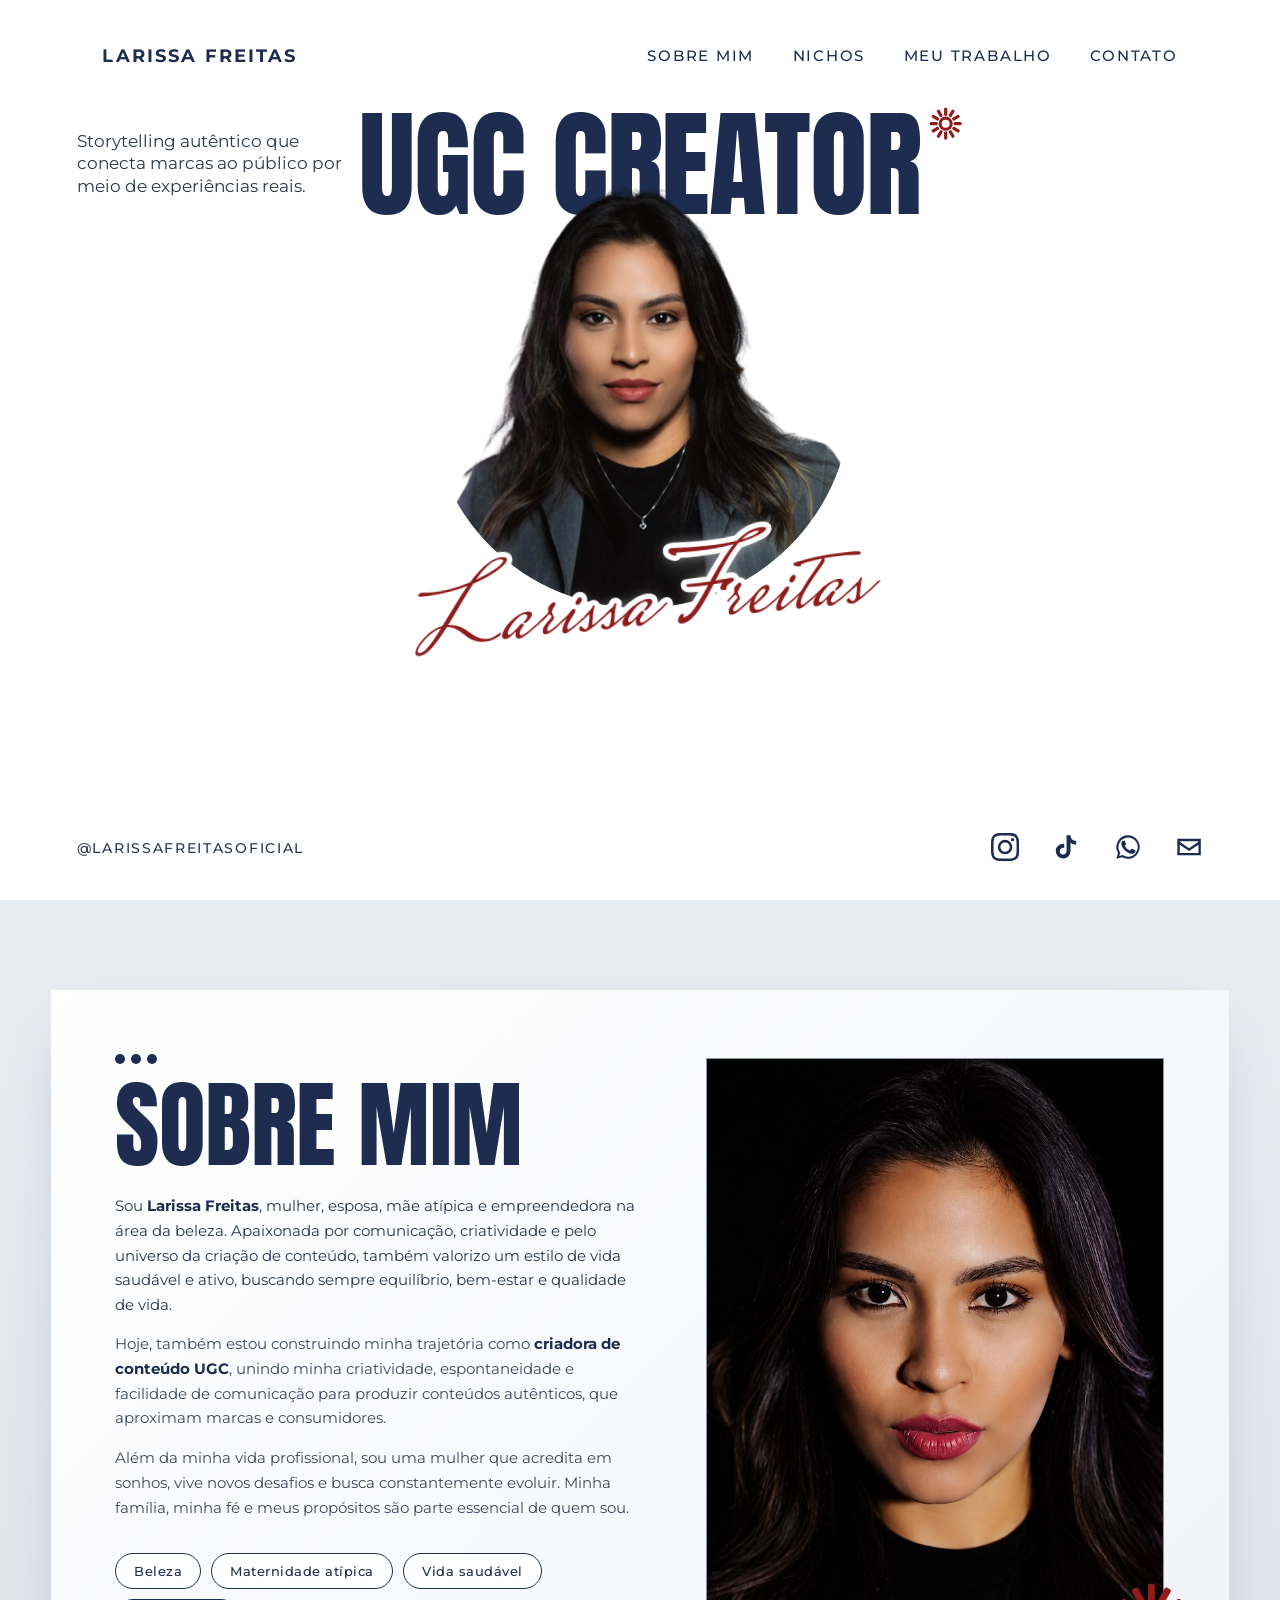
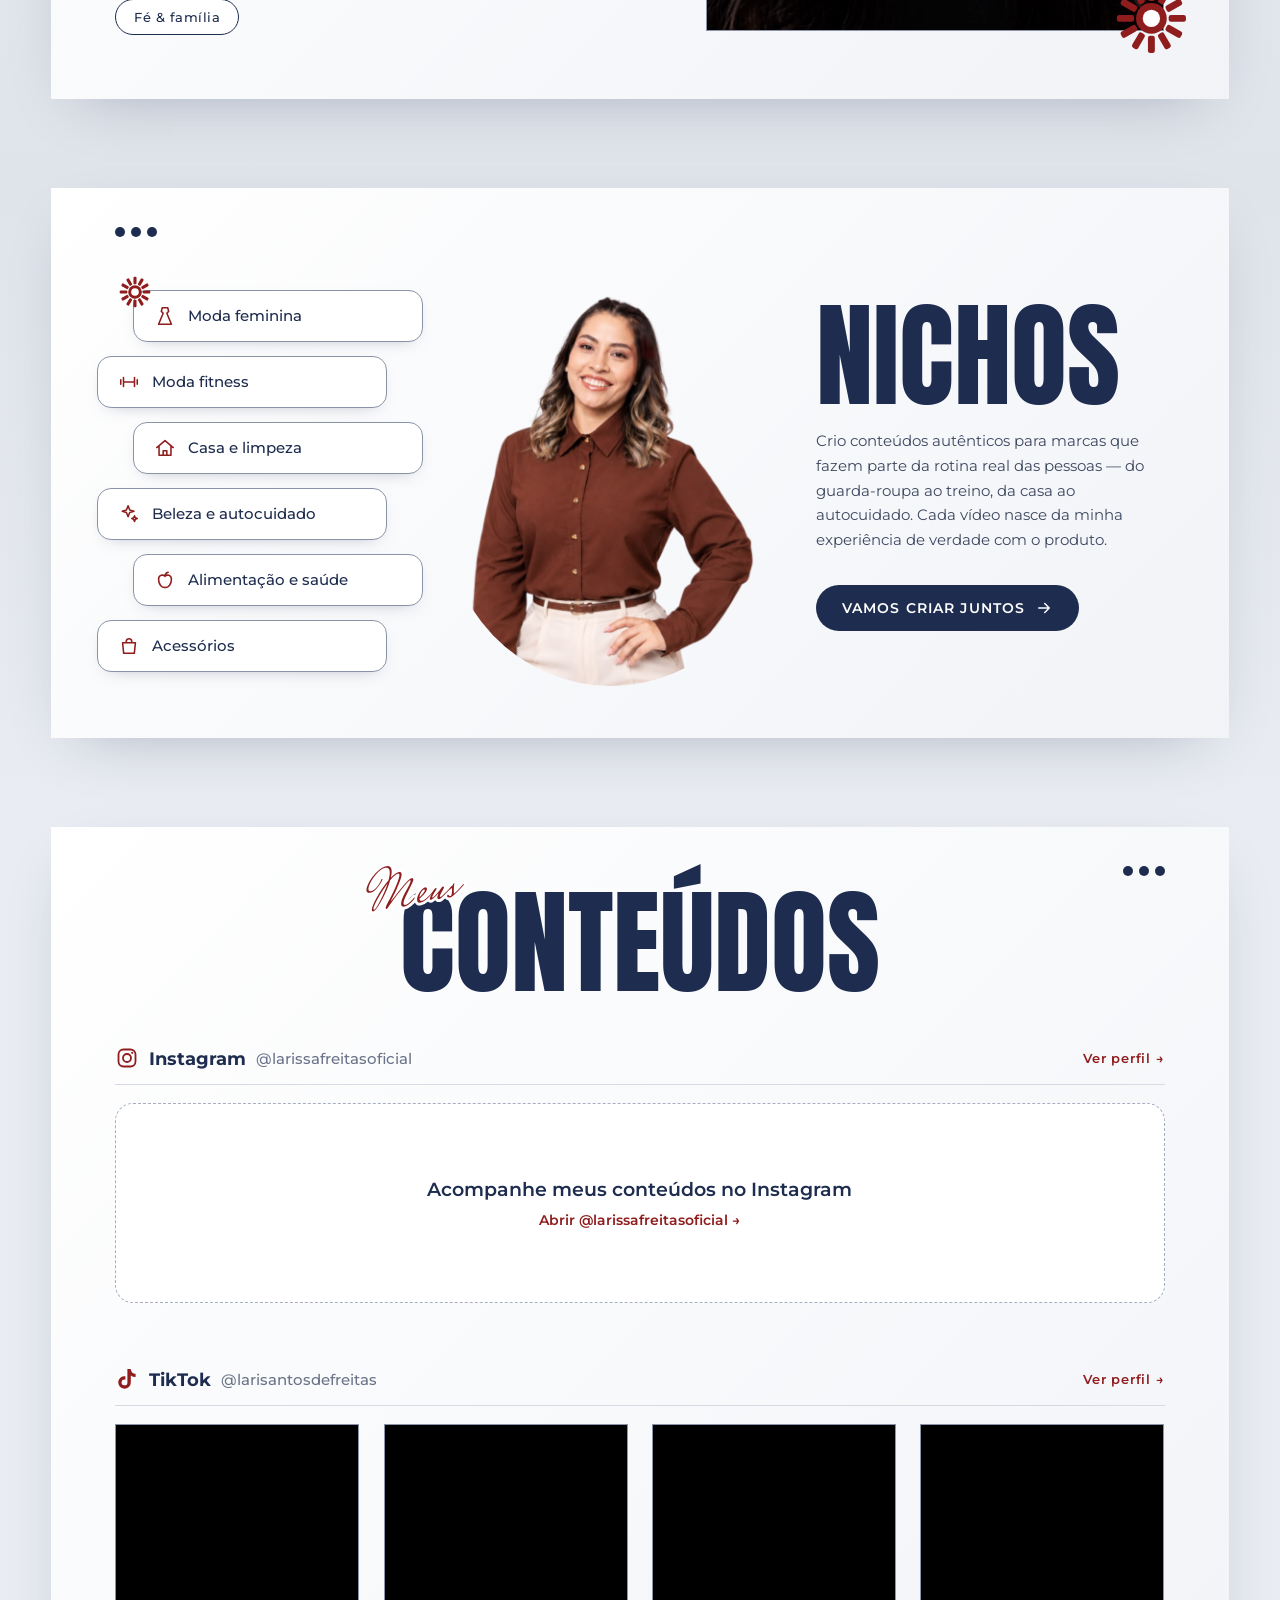
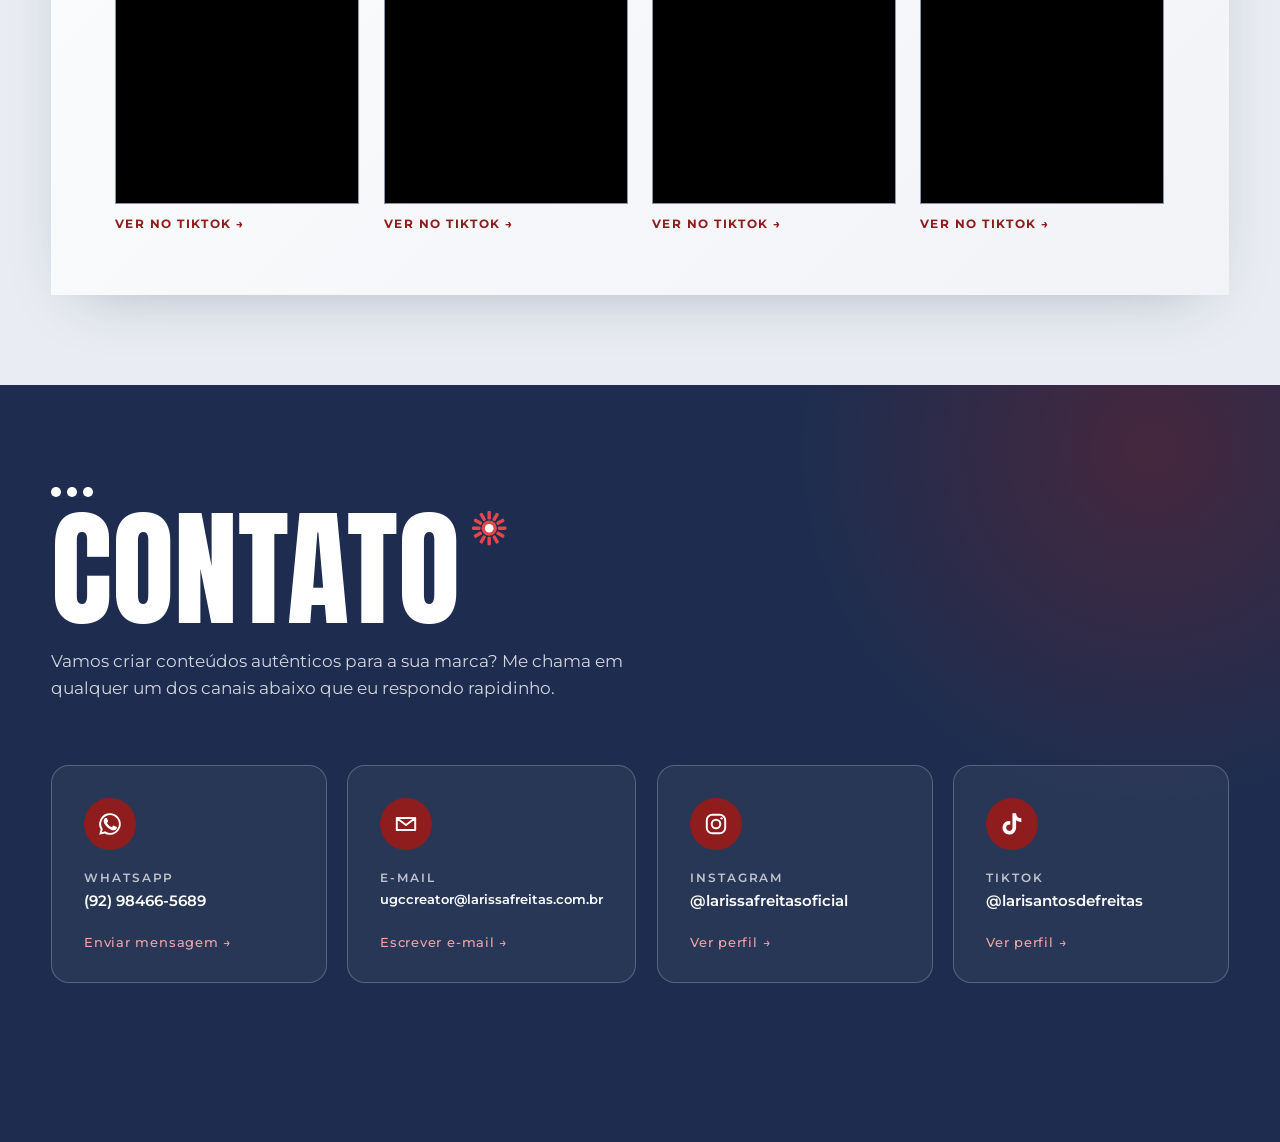
==== index.html @ 2c2c72b5 "Site UGC Creator Larissa Freitas Co-Authored-By: Claude Opus 5.5 <noreply@anthropic.com>" ====
<!doctype html>
<html lang="pt-BR">
<head>
  <meta charset="utf-8">
  <meta name="viewport" content="width=device-width, initial-scale=1">
  <title>Larissa Freitas | UGC Creator</title>
  <meta name="description" content="Larissa Freitas — UGC Creator. Conteúdo autêntico que conecta marcas ao público por meio de experiências reais.">
  <link rel="preconnect" href="https://fonts.googleapis.com">
  <link rel="preconnect" href="https://fonts.gstatic.com" crossorigin>
  <link href="https://fonts.googleapis.com/css2?family=Anton&family=Montserrat:wght@400;500;700&display=swap" rel="stylesheet">
  <!-- fonte cursiva com display=block: não mostra fonte substituta antes de carregar (evita o "pulo") -->
  <link href="https://fonts.googleapis.com/css2?family=Mrs+Saint+Delafield&display=block" rel="stylesheet">
  <link rel="stylesheet" href="css/styles.css">
</head>
<body>

  <!-- ===== SEÇÃO 1: HERO ===== -->
  <header class="hero" id="inicio">
    <nav class="nav">
      <a href="#inicio" class="nav__brand">LARISSA FREITAS</a>
      <button class="nav__toggle" aria-label="Abrir menu" aria-expanded="false">
        <span></span><span></span>
      </button>
      <ul class="nav__links">
        <li><a href="#sobre">Sobre Mim</a></li>
        <li><a href="#nichos">Nichos</a></li>
        <li><a href="#trabalhos">Meu Trabalho</a></li>
        <li><a href="#contato">Contato</a></li>
      </ul>
    </nav>

    <div class="hero__body">
      <p class="hero__tagline">
        Storytelling autêntico que conecta marcas ao público por meio de experiências reais.
      </p>

      <div class="hero__center">
        <h1 class="hero__title">
          UGC CREATOR<svg class="hero__star" viewBox="0 0 40 40" aria-hidden="true">
            <g fill="currentColor">
              <circle cx="20" cy="20" r="8"/>
              <g id="ray"><rect x="18.2" y="2" width="3.6" height="9" rx="1.2"/></g>
              <use href="#ray" transform="rotate(30 20 20)"/>
              <use href="#ray" transform="rotate(60 20 20)"/>
              <use href="#ray" transform="rotate(90 20 20)"/>
              <use href="#ray" transform="rotate(120 20 20)"/>
              <use href="#ray" transform="rotate(150 20 20)"/>
              <use href="#ray" transform="rotate(180 20 20)"/>
              <use href="#ray" transform="rotate(210 20 20)"/>
              <use href="#ray" transform="rotate(240 20 20)"/>
              <use href="#ray" transform="rotate(270 20 20)"/>
              <use href="#ray" transform="rotate(300 20 20)"/>
              <use href="#ray" transform="rotate(330 20 20)"/>
            </g>
            <circle cx="20" cy="20" r="4.5" fill="#fff"/>
          </svg>
        </h1>

        <figure class="hero__photo">
          <img src="assets/img/larissa.png" alt="Larissa Freitas, UGC Creator">
        </figure>

        <span class="hero__signature" aria-hidden="true">Larissa Freitas</span>
      </div>
    </div>

    <div class="hero__footer">
      <a href="https://www.instagram.com/larissafreitasoficial/" target="_blank" rel="noopener" class="hero__site">@LARISSAFREITASOFICIAL</a>

      <ul class="hero__social">
        <li><a href="https://www.instagram.com/larissafreitasoficial/" target="_blank" rel="noopener" aria-label="Instagram">
          <svg viewBox="0 0 24 24"><path d="M12 2.2c3.2 0 3.6 0 4.8.1 3.3.1 4.8 1.7 4.9 4.9.1 1.3.1 1.6.1 4.8s0 3.6-.1 4.8c-.1 3.2-1.7 4.8-4.9 4.9-1.3.1-1.6.1-4.8.1s-3.6 0-4.8-.1c-3.3-.1-4.8-1.7-4.9-4.9C2.2 15.6 2.2 15.2 2.2 12s0-3.6.1-4.8C2.4 3.9 3.9 2.4 7.2 2.3c1.2-.1 1.6-.1 4.8-.1ZM12 0C8.7 0 8.3 0 7.1.1 2.7.3.3 2.7.1 7.1 0 8.3 0 8.7 0 12s0 3.7.1 4.9c.2 4.4 2.6 6.8 7 7 1.2.1 1.6.1 4.9.1s3.7 0 4.9-.1c4.4-.2 6.8-2.6 7-7 .1-1.2.1-1.6.1-4.9s0-3.7-.1-4.9c-.2-4.4-2.6-6.8-7-7C15.7 0 15.3 0 12 0Zm0 5.8a6.2 6.2 0 1 0 0 12.4 6.2 6.2 0 0 0 0-12.4ZM12 16a4 4 0 1 1 0-8 4 4 0 0 1 0 8Zm6.4-11.8a1.4 1.4 0 1 0 0 2.9 1.4 1.4 0 0 0 0-2.9Z"/></svg>
        </a></li>
        <li><a href="https://www.tiktok.com/@larisantosdefreitas" target="_blank" rel="noopener" aria-label="TikTok">
          <svg viewBox="0 0 24 24"><path d="M19.6 6.7a4.8 4.8 0 0 1-3.8-4.2V2h-3.4v13.4a2.9 2.9 0 1 1-2-2.7V9.2a6.3 6.3 0 1 0 5.4 6.2V8.6a8.2 8.2 0 0 0 4.8 1.5V6.8l-1-.1Z"/></svg>
        </a></li>
        <li><a href="https://wa.me/5592984665689" target="_blank" rel="noopener" aria-label="WhatsApp">
          <svg viewBox="0 0 24 24"><path d="M17.5 14.4c-.3-.1-1.8-.9-2-1-.3-.1-.5-.1-.7.1l-.9 1.2c-.2.2-.3.2-.6.1a8.1 8.1 0 0 1-4-3.5c-.3-.5.3-.5.9-1.6.1-.2 0-.4 0-.5l-.9-2.2c-.2-.6-.5-.5-.7-.5h-.6c-.2 0-.5.1-.8.4-.3.3-1 1-1 2.5s1.1 2.9 1.2 3.1c.2.2 2.1 3.2 5.1 4.5 1.9.8 2.6.9 3.6.7.6-.1 1.8-.7 2-1.4.3-.7.3-1.3.2-1.4l-.8-.5ZM12 2a10 10 0 0 0-8.6 15.1L2 22l5-1.3A10 10 0 1 0 12 2Zm0 18.2c-1.5 0-3-.4-4.2-1.2l-.3-.2-3 .8.8-2.9-.2-.3A8.2 8.2 0 1 1 12 20.2Z"/></svg>
        </a></li>
        <li><a href="mailto:ugccreator@larissafreitas.com.br" aria-label="E-mail">
          <svg viewBox="0 0 24 24"><path d="M2 5h20v14H2V5Zm2 2v.5l8 5.5 8-5.5V7H4Zm16 3-8 5.4L4 10v7h16v-7Z"/></svg>
        </a></li>
      </ul>
    </div>
  </header>

  <!-- ===== SEÇÃO 2: SOBRE MIM ===== -->
  <section class="about" id="sobre">
    <div class="about__card">
      <div class="about__content">
        <span class="about__dots" aria-hidden="true"><i></i><i></i><i></i></span>
        <h2 class="about__title">SOBRE MIM</h2>

        <p class="about__lead">
          Sou <strong>Larissa Freitas</strong>, mulher, esposa, mãe atípica e empreendedora na área da beleza.
          Apaixonada por comunicação, criatividade e pelo universo da criação de conteúdo, também valorizo um
          estilo de vida saudável e ativo, buscando sempre equilíbrio, bem-estar e qualidade de vida.
        </p>
        <p>
          Hoje, também estou construindo minha trajetória como <strong>criadora de conteúdo UGC</strong>, unindo
          minha criatividade, espontaneidade e facilidade de comunicação para produzir conteúdos autênticos,
          que aproximam marcas e consumidores.
        </p>
        <p>
          Além da minha vida profissional, sou uma mulher que acredita em sonhos, vive novos desafios e busca
          constantemente evoluir. Minha família, minha fé e meus propósitos são parte essencial de quem sou.
        </p>

        <ul class="about__tags">
          <li>Beleza</li>
          <li>Maternidade atípica</li>
          <li>Vida saudável</li>
          <li>Fé &amp; família</li>
        </ul>
      </div>

      <figure class="about__photo">
        <div class="about__frame">
          <img src="assets/img/larissa-sobre2.jpg" alt="Retrato de Larissa Freitas" loading="lazy">
        </div>
        <svg class="about__star" viewBox="0 0 40 40" aria-hidden="true">
          <g fill="currentColor">
            <circle cx="20" cy="20" r="8"/>
            <g id="ray2"><rect x="18.2" y="2" width="3.6" height="9" rx="1.2"/></g>
            <use href="#ray2" transform="rotate(30 20 20)"/>
            <use href="#ray2" transform="rotate(60 20 20)"/>
            <use href="#ray2" transform="rotate(90 20 20)"/>
            <use href="#ray2" transform="rotate(120 20 20)"/>
            <use href="#ray2" transform="rotate(150 20 20)"/>
            <use href="#ray2" transform="rotate(180 20 20)"/>
            <use href="#ray2" transform="rotate(210 20 20)"/>
            <use href="#ray2" transform="rotate(240 20 20)"/>
            <use href="#ray2" transform="rotate(270 20 20)"/>
            <use href="#ray2" transform="rotate(300 20 20)"/>
            <use href="#ray2" transform="rotate(330 20 20)"/>
          </g>
          <circle cx="20" cy="20" r="4.5" fill="#fff"/>
        </svg>
      </figure>
    </div>
  </section>

  <!-- ===== SEÇÃO 3: NICHOS ===== -->
  <section class="niches" id="nichos">
    <div class="niches__card">
      <span class="about__dots niches__dots" aria-hidden="true"><i></i><i></i><i></i></span>

      <ul class="niches__list">
        <li class="niche">
          <svg class="niches__star" viewBox="0 0 40 40" aria-hidden="true"><use href="#sun"/></svg>
          <svg class="niche__icon" viewBox="0 0 24 24" aria-hidden="true"><path d="M9 3 8 7l2 2-5 12h14L14 9l2-2-1-4M9 3h6"/></svg>
          <span>Moda feminina</span>
        </li>
        <li class="niche">
          <svg class="niche__icon" viewBox="0 0 24 24" aria-hidden="true"><path d="M6 7v10M3 9.5v5M18 7v10M21 9.5v5M6 12h12"/></svg>
          <span>Moda fitness</span>
        </li>
        <li class="niche">
          <svg class="niche__icon" viewBox="0 0 24 24" aria-hidden="true"><path d="M3 11.5 12 4l9 7.5M5.5 10v10h13V10M10 20v-5h4v5"/></svg>
          <span>Casa e limpeza</span>
        </li>
        <li class="niche">
          <svg class="niche__icon" viewBox="0 0 24 24" aria-hidden="true"><path d="M11 3l1.8 4.6L17.4 9l-4.6 1.4L11 15l-1.8-4.6L4.6 9l4.6-1.4zM18 14l.9 2.1L21 17l-2.1.9L18 20l-.9-2.1L15 17l2.1-.9z"/></svg>
          <span>Beleza e autocuidado</span>
        </li>
        <li class="niche">
          <svg class="niche__icon" viewBox="0 0 24 24" aria-hidden="true"><path d="M12 8c-2-2.2-7-1.8-7 3.2C5 16 8 21 12 20c4 1 7-4 7-8.8 0-5-5-5.4-7-3.2zM12 8c0-2.2 1.2-4 3.5-4.5"/></svg>
          <span>Alimentação e saúde</span>
        </li>
        <li class="niche">
          <svg class="niche__icon" viewBox="0 0 24 24" aria-hidden="true"><path d="M5 8.5h14l-1.2 11.5H6.2zM9 8.5V7a3 3 0 0 1 6 0v1.5"/></svg>
          <span>Acessórios</span>
        </li>
      </ul>

      <figure class="niches__photo">
        <img src="assets/img/larissa-nichos.png" alt="Larissa Freitas sorrindo, com a mão na cintura" loading="lazy">
      </figure>

      <div class="niches__content">
        <h2 class="niches__title">NICHOS</h2>
        <p>
          Crio conteúdos autênticos para marcas que fazem parte da rotina real das pessoas —
          do guarda-roupa ao treino, da casa ao autocuidado. Cada vídeo nasce da minha
          experiência de verdade com o produto.
        </p>
        <a href="#contato" class="btn">Vamos criar juntos
          <svg viewBox="0 0 24 24" aria-hidden="true"><path d="M5 12h14M13 6l6 6-6 6"/></svg>
        </a>
      </div>
    </div>

  </section>

  <!-- ===== SEÇÃO 4: CONTEÚDOS (Instagram + TikTok, atualizam sozinhos) ===== -->
  <section class="feed" id="trabalhos">
    <div class="feed__card">
      <span class="about__dots feed__dots" aria-hidden="true"><i></i><i></i><i></i></span>

      <h2 class="feed__title">
        <span class="feed__word"><span class="feed__script">Meus</span>CONTEÚDOS</span>
      </h2>

      <!-- Instagram -->
      <div class="feed__block">
        <div class="feed__bar">
          <h3 class="feed__network">
            <svg viewBox="0 0 24 24" aria-hidden="true"><rect x="3.5" y="3.5" width="17" height="17" rx="5" fill="none" stroke="currentColor" stroke-width="1.8"/><circle cx="12" cy="12" r="4" fill="none" stroke="currentColor" stroke-width="1.8"/><circle cx="17.2" cy="6.8" r="1.1" fill="currentColor"/></svg>
            Instagram <span>@larissafreitasoficial</span>
          </h3>
          <a class="feed__more" href="https://www.instagram.com/larissafreitasoficial/" target="_blank" rel="noopener">Ver perfil →</a>
        </div>
        <div class="feed__grid" id="ig-feed" aria-live="polite">
          <!-- preenchido automaticamente pelo script abaixo -->
        </div>
      </div>

      <!-- TikTok (embed oficial do perfil: mostra sempre os vídeos mais recentes) -->
      <div class="feed__block">
        <div class="feed__bar">
          <h3 class="feed__network">
            <svg viewBox="0 0 24 24" aria-hidden="true"><path fill="currentColor" d="M19.6 6.7a4.8 4.8 0 0 1-3.8-4.2V2h-3.4v13.4a2.9 2.9 0 1 1-2-2.7V9.2a6.3 6.3 0 1 0 5.4 6.2V8.6a8.2 8.2 0 0 0 4.8 1.5V6.8l-1-.1Z"/></svg>
            TikTok <span>@larisantosdefreitas</span>
          </h3>
          <a class="feed__more" href="https://www.tiktok.com/@larisantosdefreitas" target="_blank" rel="noopener">Ver perfil →</a>
        </div>
        <div class="feed__grid" id="tt-feed" hidden></div>
        <div class="feed__tiktok">
          <blockquote class="tiktok-embed" cite="https://www.tiktok.com/@larisantosdefreitas" data-unique-id="larisantosdefreitas" data-embed-type="creator" style="max-width: 780px; min-width: 288px;">
            <section>
              <a target="_blank" rel="noopener" href="https://www.tiktok.com/@larisantosdefreitas?refer=creator_embed">@larisantosdefreitas</a>
            </section>
          </blockquote>
        </div>
        <p class="feed__note">Os vídeos não carregaram? <a href="https://www.tiktok.com/@larisantosdefreitas" target="_blank" rel="noopener">Assista direto no TikTok →</a></p>
      </div>
    </div>
  </section>

  <!-- ===== SEÇÃO 5: CONTATO ===== -->
  <section class="contact" id="contato">
    <div class="contact__inner">
      <div class="contact__head">
        <span class="about__dots contact__dots" aria-hidden="true"><i></i><i></i><i></i></span>
        <h2 class="contact__title">CONTATO<svg class="contact__star" viewBox="0 0 40 40" aria-hidden="true"><use href="#sun"/></svg></h2>
        <p class="contact__lead">
          Vamos criar conteúdos autênticos para a sua marca? Me chama em qualquer um dos canais abaixo
          que eu respondo rapidinho.
        </p>
      </div>

      <ul class="contact__list">
        <li>
          <a class="contact__card" href="https://wa.me/5592984665689" target="_blank" rel="noopener">
            <span class="contact__icon">
              <svg viewBox="0 0 24 24" aria-hidden="true"><path fill="currentColor" d="M17.5 14.4c-.3-.1-1.8-.9-2-1-.3-.1-.5-.1-.7.1l-.9 1.2c-.2.2-.3.2-.6.1a8.1 8.1 0 0 1-4-3.5c-.3-.5.3-.5.9-1.6.1-.2 0-.4 0-.5l-.9-2.2c-.2-.6-.5-.5-.7-.5h-.6c-.2 0-.5.1-.8.4-.3.3-1 1-1 2.5s1.1 2.9 1.2 3.1c.2.2 2.1 3.2 5.1 4.5 1.9.8 2.6.9 3.6.7.6-.1 1.8-.7 2-1.4.3-.7.3-1.3.2-1.4l-.8-.5ZM12 2a10 10 0 0 0-8.6 15.1L2 22l5-1.3A10 10 0 1 0 12 2Zm0 18.2c-1.5 0-3-.4-4.2-1.2l-.3-.2-3 .8.8-2.9-.2-.3A8.2 8.2 0 1 1 12 20.2Z"/></svg>
            </span>
            <span class="contact__label">WhatsApp</span>
            <span class="contact__value">(92) 98466-5689</span>
            <span class="contact__cta">Enviar mensagem →</span>
          </a>
        </li>
        <li>
          <a class="contact__card" href="mailto:ugccreator@larissafreitas.com.br">
            <span class="contact__icon">
              <svg viewBox="0 0 24 24" aria-hidden="true"><path fill="none" stroke="currentColor" stroke-width="1.8" stroke-linecap="round" stroke-linejoin="round" d="M3.5 6.5h17v11h-17zM4 7l8 6 8-6"/></svg>
            </span>
            <span class="contact__label">E-mail</span>
            <span class="contact__value contact__value--sm">ugccreator@larissafreitas.com.br</span>
            <span class="contact__cta">Escrever e-mail →</span>
          </a>
        </li>
        <li>
          <a class="contact__card" href="https://www.instagram.com/larissafreitasoficial/" target="_blank" rel="noopener">
            <span class="contact__icon">
              <svg viewBox="0 0 24 24" aria-hidden="true"><rect x="3.5" y="3.5" width="17" height="17" rx="5" fill="none" stroke="currentColor" stroke-width="1.8"/><circle cx="12" cy="12" r="4" fill="none" stroke="currentColor" stroke-width="1.8"/><circle cx="17.2" cy="6.8" r="1.1" fill="currentColor"/></svg>
            </span>
            <span class="contact__label">Instagram</span>
            <span class="contact__value">@larissafreitasoficial</span>
            <span class="contact__cta">Ver perfil →</span>
          </a>
        </li>
        <li>
          <a class="contact__card" href="https://www.tiktok.com/@larisantosdefreitas" target="_blank" rel="noopener">
            <span class="contact__icon">
              <svg viewBox="0 0 24 24" aria-hidden="true"><path fill="currentColor" d="M19.6 6.7a4.8 4.8 0 0 1-3.8-4.2V2h-3.4v13.4a2.9 2.9 0 1 1-2-2.7V9.2a6.3 6.3 0 1 0 5.4 6.2V8.6a8.2 8.2 0 0 0 4.8 1.5V6.8l-1-.1Z"/></svg>
            </span>
            <span class="contact__label">TikTok</span>
            <span class="contact__value">@larisantosdefreitas</span>
            <span class="contact__cta">Ver perfil →</span>
          </a>
        </li>
      </ul>
    </div>

    <footer class="site-footer">
      <span>© 2026 Larissa Freitas · UGC Creator</span>
      <a href="#inicio">Voltar ao topo ↑</a>
    </footer>

    <!-- símbolo do sol reutilizável -->
    <svg width="0" height="0" style="position:absolute" aria-hidden="true">
      <symbol id="sun" viewBox="0 0 40 40">
        <g fill="currentColor">
          <circle cx="20" cy="20" r="8"/>
          <g id="ray3"><rect x="18.2" y="2" width="3.6" height="9" rx="1.2"/></g>
          <use href="#ray3" transform="rotate(30 20 20)"/><use href="#ray3" transform="rotate(60 20 20)"/>
          <use href="#ray3" transform="rotate(90 20 20)"/><use href="#ray3" transform="rotate(120 20 20)"/>
          <use href="#ray3" transform="rotate(150 20 20)"/><use href="#ray3" transform="rotate(180 20 20)"/>
          <use href="#ray3" transform="rotate(210 20 20)"/><use href="#ray3" transform="rotate(240 20 20)"/>
          <use href="#ray3" transform="rotate(270 20 20)"/><use href="#ray3" transform="rotate(300 20 20)"/>
          <use href="#ray3" transform="rotate(330 20 20)"/>
        </g>
        <circle cx="20" cy="20" r="4.5" fill="#fff"/>
      </symbol>
    </svg>
  </section>

  <script src="js/main.js"></script>
</body>
</html>
---- css/styles.css ----
:root {
  --navy: #1e2d4f;
  --wine: #8f1d1d;
  --text: #2a3550;
  --bg: #ffffff;
  --font-display: "Anton", "Impact", sans-serif;
  --font-body: "Montserrat", system-ui, sans-serif;
  --font-script: "Mrs Saint Delafield", cursive;
}

*, *::before, *::after { box-sizing: border-box; }
html { scroll-behavior: smooth; }
body {
  margin: 0;
  background: var(--bg);
  color: var(--text);
  font-family: var(--font-body);
  -webkit-font-smoothing: antialiased;
  overflow-x: hidden;
}
html, body { max-width: 100%; overflow-x: clip; }
.hero { overflow-x: clip; }
a { color: inherit; text-decoration: none; }
ul { list-style: none; margin: 0; padding: 0; }

/* ===== HERO ===== */
.hero {
  position: relative;
  min-height: 100vh;
  min-height: 100svh;
  display: flex;
  flex-direction: column;
  padding: 0 clamp(16px, 4vw, 64px);
  max-width: 1600px;
  margin: 0 auto;
}

/* Nav */
.nav {
  display: flex;
  align-items: center;
  justify-content: space-between;
  padding: clamp(20px, 3.5vw, 48px) clamp(0px, 4vw, 80px);
  position: relative;
  z-index: 10;
}
.nav__brand {
  white-space: nowrap;
  font-weight: 700;
  font-size: clamp(14px, 1.4vw, 20px);
  letter-spacing: .12em;
  color: var(--navy);
}
.nav__links {
  display: flex;
  gap: clamp(20px, 3vw, 56px);
  margin-left: 32px;
}
.nav__links a {
  white-space: nowrap;
  font-weight: 500;
  font-size: clamp(12px, 1.15vw, 16px);
  letter-spacing: .12em;
  text-transform: uppercase;
  color: var(--navy);
  position: relative;
}
.nav__links a::after {
  content: "";
  position: absolute;
  left: 0; bottom: -6px;
  width: 100%; height: 2px;
  background: var(--wine);
  transform: scaleX(0);
  transform-origin: left;
  transition: transform .3s ease;
}
.nav__links a:hover::after { transform: scaleX(1); }
.nav__toggle { display: none; }

/* Body */
.hero__body {
  flex: 1;
  display: grid;
  grid-template-columns: 1fr auto 1fr;
  align-items: start;
  padding: 0 clamp(0px, 2vw, 40px);
}
.hero__tagline {
  margin: clamp(8px, 1.5vw, 24px) 0 0;
  max-width: 270px;
  font-size: clamp(14px, 1.35vw, 20px);
  line-height: 1.3;
  color: var(--text);
}

.hero__center {
  grid-column: 2;
  position: relative;
  display: flex;
  flex-direction: column;
  align-items: center;
}

.hero__title {
  position: relative;
  margin: 0;
  font-family: var(--font-display);
  font-weight: 400;
  font-size: clamp(64px, 9.2vw, 150px);
  line-height: .9;
  letter-spacing: -.01em;
  color: var(--navy);
  white-space: nowrap;
  z-index: 1;
}
.hero__star {
  position: absolute;
  top: -.04em;
  right: -.36em;
  width: .3em;
  height: .3em;
  color: var(--wine);
  animation: spin 14s linear infinite;
}
@keyframes spin { to { transform: rotate(360deg); } }

/* Photo: top open, bottom cut in a circle (like the reference) */
.hero__photo {
  position: relative;
  z-index: 2;
  margin: -0.55em 0 0;
  font-size: clamp(64px, 9.2vw, 150px); /* ties overlap to title size */
  width: clamp(280px, min(33vw, 58vh), 500px);
  aspect-ratio: 1 / 1.08;
  border-radius: 0 0 50% 50% / 0 0 46% 46%;
  overflow: hidden;
}
.hero__photo img {
  display: block;
  width: 100%;
  height: 100%;
  object-fit: cover;
  object-position: center top;
}

.hero__signature {
  position: absolute;
  z-index: 3;
  bottom: -0.5em;
  left: 0;
  right: 0;
  display: flex;
  justify-content: center;
  transform: rotate(-6deg);
  font-family: var(--font-script);
  font-size: clamp(64px, 8.5vw, 135px);
  line-height: 1;
  color: var(--wine);
  /* contorno branco para leitura sobre a foto */
  -webkit-text-stroke: .1em #fff;
  paint-order: stroke fill;
  text-shadow: 0 0 .06em #fff, 0 0 .12em #fff, 0 .04em .2em rgba(255,255,255,.9);
  white-space: nowrap;
  pointer-events: none;
}

/* Footer row */
.hero__footer {
  display: flex;
  align-items: center;
  justify-content: space-between;
  padding: clamp(28px, 3vw, 48px) clamp(0px, 2vw, 40px) clamp(24px, 3vw, 44px);
}
.hero__site {
  font-weight: 500;
  font-size: clamp(12px, 1.1vw, 16px);
  letter-spacing: .12em;
  color: var(--text);
}
.hero__social {
  display: flex;
  gap: clamp(18px, 2.6vw, 40px);
}
.hero__social a {
  display: grid;
  place-items: center;
  color: var(--navy);
  transition: color .25s ease, transform .25s ease;
}
.hero__social a:hover { color: var(--wine); transform: translateY(-3px); }
.hero__social svg { width: clamp(22px, 2.2vw, 34px); height: auto; fill: currentColor; }

/* Entrance animation */
@media (prefers-reduced-motion: no-preference) {
  .hero__title,
  .hero__photo,
  .hero__signature,
  .hero__tagline { animation: rise .9s cubic-bezier(.2,.7,.2,1) both; }
  .hero__photo { animation-delay: .15s; }
  .hero__signature { animation-name: rise-sig; animation-delay: .45s; }
  .hero__tagline { animation-delay: .3s; }
}
@media (prefers-reduced-motion: reduce) {
  .hero__star { animation: none; }
}
@keyframes rise {
  from { opacity: 0; transform: translateY(24px); }
  to   { opacity: 1; transform: none; }
}
@keyframes rise-sig {
  from { opacity: 0; transform: rotate(-6deg) translateY(20px); }
  to   { opacity: 1; transform: rotate(-6deg); }
}

/* ===== Tablet / Mobile ===== */
@media (max-width: 900px) {
  .nav { padding-left: 0; padding-right: 0; }
  .nav__toggle {
    display: grid;
    gap: 6px;
    width: 32px;
    padding: 6px 0;
    background: none;
    border: 0;
    cursor: pointer;
  }
  .nav__toggle span {
    display: block;
    height: 2px;
    background: var(--navy);
    transition: transform .3s ease;
  }
  .nav.is-open .nav__toggle span:first-child { transform: translateY(4px) rotate(45deg); }
  .nav.is-open .nav__toggle span:last-child  { transform: translateY(-4px) rotate(-45deg); }
  .nav__links {
    position: absolute;
    top: 100%;
    left: 0; right: 0;
    flex-direction: column;
    gap: 20px;
    padding: 24px 0;
    background: var(--bg);
    border-top: 1px solid #e6e8ee;
    opacity: 0;
    visibility: hidden;
    transform: translateY(-8px);
    transition: .25s ease;
  }
  .nav.is-open .nav__links { opacity: 1; visibility: visible; transform: none; }

}

@media (max-width: 900px) {
  .hero__body {
    grid-template-columns: 1fr;
    justify-items: center;
    text-align: center;
    padding: 0;
  }
  .hero__tagline { order: 2; margin-top: 64px; max-width: 340px; }
  .hero__center { grid-column: 1; order: 1; margin-top: 16px; }
  .hero__title { font-size: clamp(48px, 13vw, 110px); }
  .hero__star { right: -.3em; }
  .hero__photo { font-size: clamp(48px, 13vw, 110px); width: min(82vw, 380px); }
  .hero__signature { font-size: clamp(52px, 14vw, 100px); }
  .hero__center { max-width: 100%; }
  .hero__tagline { margin-top: 64px; }
  .hero__footer { flex-direction: column-reverse; gap: 20px; }
}

/* ===== SOBRE MIM ===== */
.about {
  background: linear-gradient(180deg, #e9ecf2 0%, #dfe3ea 100%);
  padding: clamp(48px, 7vw, 110px) clamp(16px, 4vw, 64px);
}
.about__card {
  max-width: 1280px;
  margin: 0 auto;
  background: linear-gradient(135deg, #ffffff 0%, #f1f3f7 100%);
  display: grid;
  grid-template-columns: 1.15fr 1fr;
  gap: clamp(32px, 5vw, 80px);
  align-items: center;
  padding: clamp(28px, 5vw, 72px);
  box-shadow: 0 20px 60px -30px rgba(30, 45, 79, .35);
}
.about__dots { display: flex; gap: 6px; margin-bottom: 18px; }
.about__dots i {
  width: 10px; height: 10px; border-radius: 50%;
  background: var(--navy);
}
.about__title {
  margin: 0 0 clamp(18px, 2vw, 28px);
  font-family: var(--font-display);
  font-weight: 400;
  font-size: clamp(56px, 7.5vw, 120px);
  line-height: .9;
  color: var(--navy);
  letter-spacing: -.005em;
}
.about__content p {
  margin: 0 0 1em;
  font-size: clamp(15px, 1.15vw, 17px);
  line-height: 1.65;
  color: #3d4760;
  max-width: 58ch;
}
.about__content strong { color: var(--navy); font-weight: 700; }
.about__content .about__lead { color: var(--text); }

.about__tags {
  display: flex;
  flex-wrap: wrap;
  gap: 10px;
  margin-top: clamp(20px, 2.5vw, 32px);
}
.about__tags li {
  padding: 9px 18px;
  border: 1.5px solid var(--navy);
  border-radius: 999px;
  font-size: 13px;
  font-weight: 500;
  letter-spacing: .04em;
  color: var(--navy);
  background: #fff;
}

.about__photo {
  position: relative;
  margin: 0;
}
.about__frame {
  border: 1.5px solid #8a93a8;
  aspect-ratio: 4 / 5;
  overflow: hidden;
  background: #0b0b0d;
}
.about__frame img {
  display: block;
  width: 100%;
  height: 100%;
  object-fit: cover;
  object-position: center 30%;
  transition: transform .8s ease;
}
.about__photo:hover .about__frame img { transform: scale(1.04); }
.about__star {
  position: absolute;
  right: clamp(-28px, -2vw, -16px);
  bottom: clamp(-28px, -2vw, -16px);
  width: clamp(56px, 6vw, 84px);
  height: auto;
  color: var(--wine);
  animation: spin 14s linear infinite;
}
@media (prefers-reduced-motion: reduce) { .about__star { animation: none; } }

@media (max-width: 900px) {
  .about__card { grid-template-columns: 1fr; }
  .about__photo { order: -1; max-width: 420px; width: 100%; margin: 0 auto; }
  .about__star { right: -12px; bottom: -18px; }
}

/* ===== NICHOS ===== */
.niches {
  background: linear-gradient(180deg, #dfe3ea 0%, #e9ecf2 100%);
  padding: 0 clamp(16px, 4vw, 64px) clamp(48px, 7vw, 110px);
}
.niches__card {
  position: relative;
  max-width: 1280px;
  margin: 0 auto;
  background: linear-gradient(135deg, #ffffff 0%, #f1f3f7 100%);
  box-shadow: 0 20px 60px -30px rgba(30, 45, 79, .35);
  display: grid;
  grid-template-columns: minmax(240px, 1fr) minmax(300px, 1.15fr) 1.2fr;
  grid-template-areas: "list photo content";
  align-items: end;
  gap: clamp(16px, 3vw, 48px);
  padding: clamp(28px, 5vw, 72px) clamp(28px, 5vw, 72px) 0;
  overflow: hidden;
}
.niches__dots { position: absolute; top: clamp(24px, 3vw, 40px); left: clamp(28px, 5vw, 72px); }

.niches__list {
  grid-area: list;
  align-self: center;
  display: flex;
  flex-direction: column;
  gap: 14px;
  padding: 24px 0 clamp(28px, 4vw, 56px);
}
.niche {
  position: relative;
  display: flex;
  align-items: center;
  gap: 12px;
  padding: 14px 20px;
  background: #fff;
  border: 1.5px solid #8a93a8;
  border-radius: 14px;
  font-size: clamp(14px, 1.15vw, 17px);
  font-weight: 500;
  color: var(--navy);
  box-shadow: 0 6px 18px -12px rgba(30, 45, 79, .5);
  transition: transform .3s ease, border-color .3s ease;
}
.niche:nth-child(even) { margin-left: -18px; margin-right: 18px; }
.niche:nth-child(odd)  { margin-left: 18px; margin-right: -18px; }
.niche:hover { transform: translateX(6px); border-color: var(--wine); }
.niche__icon {
  flex: none;
  width: 22px; height: 22px;
  fill: none;
  stroke: var(--wine);
  stroke-width: 1.7;
  stroke-linecap: round;
  stroke-linejoin: round;
}
.niches__star {
  position: absolute;
  top: -16px; left: -16px;
  width: 34px; height: 34px;
  color: var(--wine);
  animation: spin 14s linear infinite;
}

.niches__photo {
  grid-area: photo;
  margin: 0;
  align-self: center;
  width: 100%;
  aspect-ratio: 1 / 1.3;
  border-radius: 0 0 50% 50% / 0 0 40% 40%;
  overflow: hidden;
  margin-bottom: clamp(28px, 4vw, 56px);
}
.niches__photo img {
  display: block;
  width: 100%;
  height: 100%;
  object-fit: cover;
  object-position: center top;
  transform: scale(1.15) translateY(-7%);
  transform-origin: center top;
}

.niches__content {
  grid-area: content;
  align-self: center;
  padding-bottom: clamp(28px, 4vw, 56px);
}
.niches__title {
  margin: 0 0 clamp(16px, 2vw, 24px);
  font-family: var(--font-display);
  font-weight: 400;
  font-size: clamp(64px, 9vw, 150px);
  line-height: .85;
  color: var(--navy);
}
.niches__content p {
  margin: 0 0 clamp(20px, 2.5vw, 32px);
  max-width: 44ch;
  font-size: clamp(15px, 1.15vw, 17px);
  line-height: 1.65;
  color: #3d4760;
}
.btn {
  display: inline-flex;
  align-items: center;
  gap: 10px;
  padding: 14px 26px;
  background: var(--navy);
  color: #fff;
  border-radius: 999px;
  font-size: 14px;
  font-weight: 600;
  letter-spacing: .08em;
  text-transform: uppercase;
  transition: background .25s ease, transform .25s ease;
}
.btn svg { width: 18px; height: 18px; fill: none; stroke: currentColor; stroke-width: 2; stroke-linecap: round; stroke-linejoin: round; }
.btn:hover { background: var(--wine); transform: translateY(-2px); }

@media (prefers-reduced-motion: reduce) { .niches__star { animation: none; } }

@media (max-width: 1000px) {
  .niches__card {
    grid-template-columns: 1fr 1fr;
    grid-template-areas:
      "content content"
      "list photo";
  }
  .niches__content { padding-top: 24px; padding-bottom: 0; }
}
@media (max-width: 640px) {
  .niches__card {
    grid-template-columns: 1fr;
    grid-template-areas: "content" "photo" "list";
    padding-bottom: 8px;
  }
  .niches__photo { max-width: 320px; margin: 0 auto 24px; }
  .niches__list { padding-top: 8px; }
  .niche:nth-child(n) { margin-left: 0; margin-right: 0; }
}

/* ===== CONTATO ===== */
.contact {
  position: relative;
  background: var(--navy);
  color: #fff;
  padding: clamp(64px, 8vw, 120px) clamp(16px, 4vw, 64px) 0;
  overflow: hidden;
}
.contact::before {
  content: "";
  position: absolute;
  width: 60vw; height: 60vw;
  right: -20vw; top: -25vw;
  border-radius: 50%;
  background: radial-gradient(circle, rgba(143,29,29,.35) 0%, rgba(143,29,29,0) 65%);
  pointer-events: none;
}
.contact__inner { position: relative; max-width: 1280px; margin: 0 auto; }
.contact__dots i { background: #fff; }
.contact__title {
  position: relative;
  display: inline-block;
  margin: 0 0 clamp(16px, 2vw, 24px);
  font-family: var(--font-display);
  font-weight: 400;
  font-size: clamp(64px, 10vw, 160px);
  line-height: .85;
  color: #fff;
}
.contact__star {
  position: absolute;
  top: -.05em; right: -.38em;
  width: .3em; height: .3em;
  color: #e0484b;
  animation: spin 14s linear infinite;
}
.contact__lead {
  margin: 0 0 clamp(36px, 5vw, 64px);
  max-width: 52ch;
  font-size: clamp(15px, 1.3vw, 19px);
  line-height: 1.6;
  color: rgba(255,255,255,.8);
}
.contact__list {
  display: grid;
  grid-template-columns: repeat(4, 1fr);
  gap: clamp(14px, 1.6vw, 24px);
}
.contact__card {
  display: flex;
  flex-direction: column;
  gap: 6px;
  height: 100%;
  padding: clamp(22px, 2.5vw, 34px);
  border: 1.5px solid rgba(255,255,255,.22);
  border-radius: 18px;
  background: rgba(255,255,255,.05);
  transition: background .3s ease, border-color .3s ease, transform .3s ease;
}
.contact__card:hover {
  background: #fff;
  border-color: #fff;
  transform: translateY(-4px);
  color: var(--navy);
}
.contact__icon {
  display: grid;
  place-items: center;
  width: 52px; height: 52px;
  margin-bottom: 14px;
  border-radius: 50%;
  background: var(--wine);
  color: #fff;
}
.contact__icon svg { width: 26px; height: 26px; }
.contact__label {
  font-size: 12px;
  font-weight: 600;
  letter-spacing: .16em;
  text-transform: uppercase;
  opacity: .7;
}
.contact__value {
  font-size: clamp(14px, 1.2vw, 18px);
  font-weight: 600;
  overflow-wrap: break-word;
}
.contact__value--sm { font-size: clamp(13px, 1.02vw, 15px); }
.contact__cta {
  margin-top: auto;
  padding-top: 18px;
  font-size: 13px;
  font-weight: 500;
  letter-spacing: .06em;
  color: #f2a3a5;
}
.contact__card:hover .contact__cta { color: var(--wine); }

.site-footer {
  position: relative;
  max-width: 1280px;
  margin: clamp(56px, 7vw, 100px) auto 0;
  padding: 24px 0 28px;
  border-top: 1px solid rgba(255,255,255,.15);
  display: flex;
  justify-content: space-between;
  gap: 16px;
  flex-wrap: wrap;
  font-size: 13px;
  letter-spacing: .06em;
  color: rgba(255,255,255,.6);
}
.site-footer a:hover { color: #fff; }

@media (prefers-reduced-motion: reduce) { .contact__star { animation: none; } }
@media (max-width: 1100px) {
  .contact__list { grid-template-columns: repeat(2, 1fr); }
}
@media (max-width: 640px) {
  .contact__list { grid-template-columns: 1fr; }
}

/* ===== CONTEÚDOS (FEED) ===== */
.feed {
  background: #e9ecf2;
  padding: 0 clamp(16px, 4vw, 64px) clamp(48px, 7vw, 110px);
}
.feed__card {
  position: relative;
  max-width: 1280px;
  margin: 0 auto;
  background: linear-gradient(135deg, #ffffff 0%, #f1f3f7 100%);
  box-shadow: 0 20px 60px -30px rgba(30, 45, 79, .35);
  padding: clamp(36px, 5vw, 72px);
}
.feed__dots { position: absolute; top: clamp(24px, 3vw, 40px); right: clamp(28px, 5vw, 72px); }
.feed__title {
  position: relative;
  margin: 0 auto clamp(32px, 4vw, 56px);
  text-align: center;
  font-family: var(--font-display);
  font-weight: 400;
  font-size: clamp(56px, 9vw, 140px);
  line-height: .9;
  color: var(--navy);
}
.feed__word { position: relative; display: inline-block; }
.feed__script {
  position: absolute;
  left: -.55em;
  top: -.42em;
  transform: rotate(-10deg);
  font-family: var(--font-script);
  font-size: .5em;
  line-height: 1;
  color: var(--wine);
  -webkit-text-stroke: .1em #fff;
  paint-order: stroke fill;
  pointer-events: none;
}
.feed__block + .feed__block { margin-top: clamp(40px, 5vw, 72px); }
.feed__bar {
  display: flex;
  align-items: center;
  justify-content: space-between;
  gap: 12px;
  margin-bottom: 18px;
  padding-bottom: 14px;
  border-bottom: 1px solid #d5dae4;
}
.feed__network {
  display: flex;
  align-items: center;
  gap: 10px;
  margin: 0;
  font-size: clamp(16px, 1.4vw, 20px);
  font-weight: 700;
  color: var(--navy);
}
.feed__network svg { width: 24px; height: 24px; color: var(--wine); }
.feed__network span { font-weight: 500; color: #6b7389; font-size: .85em; }
.feed__more {
  font-size: 13px;
  font-weight: 600;
  letter-spacing: .06em;
  color: var(--wine);
  white-space: nowrap;
}
.feed__more:hover { text-decoration: underline; }

.feed__grid {
  display: grid;
  grid-template-columns: repeat(4, 1fr);
  gap: clamp(14px, 2vw, 24px);
}
.post { display: flex; flex-direction: column; gap: 8px; }
.post__media {
  position: relative;
  display: block;
  aspect-ratio: 4 / 5;
  overflow: hidden;
  border: 1.5px solid #8a93a8;
  background: #e7e9ef;
}
.post__media img {
  width: 100%; height: 100%;
  object-fit: cover;
  display: block;
  transition: transform .6s ease;
}
.post:hover .post__media img { transform: scale(1.05); }
.post__badge {
  position: absolute; top: 10px; right: 10px;
  display: grid; place-items: center;
  width: 30px; height: 30px;
  border-radius: 50%;
  background: rgba(30,45,79,.75);
  color: #fff; font-size: 12px;
}
.post__date {
  margin-top: 4px;
  font-size: 12px;
  font-weight: 700;
  letter-spacing: .12em;
  text-transform: uppercase;
  color: var(--navy);
}
.post__caption {
  font-size: 13px;
  line-height: 1.5;
  color: #5a6378;
  display: -webkit-box;
  -webkit-line-clamp: 3;
  -webkit-box-orient: vertical;
  overflow: hidden;
}

.feed__grid.feed__grid--empty { grid-template-columns: 1fr; }
.feed__empty {
  display: flex;
  flex-direction: column;
  align-items: center;
  justify-content: center;
  gap: 10px;
  min-height: 200px;
  padding: 32px;
  text-align: center;
  border: 1.5px dashed #a6aec0;
  border-radius: 18px;
  background: #fff;
  transition: border-color .3s ease;
}
.feed__empty:hover { border-color: var(--wine); }
.feed__empty-title { font-size: clamp(16px, 1.5vw, 20px); font-weight: 600; color: var(--navy); }
.feed__empty-cta { font-size: 14px; font-weight: 600; color: var(--wine); }

.feed__tiktok { display: flex; justify-content: center; }
.feed__tiktok .tiktok-embed { margin: 0 auto; width: 100%; min-width: 0 !important; max-width: 100% !important; }
.feed__tiktok iframe { max-width: 100% !important; }

@media (max-width: 900px) {
  .feed__grid { grid-template-columns: repeat(2, 1fr); }
  .feed__dots { display: none; }
}
@media (max-width: 480px) {
  .feed__card { padding: 28px 18px; }
  .feed__bar { flex-wrap: wrap; }
  .feed__network span { display: none; }
}

/* ===== ANIMAÇÕES AO ROLAR ===== */
.reveal {
  opacity: 0;
  transition:
    opacity .8s cubic-bezier(.2,.7,.2,1) var(--reveal-delay, 0ms),
    transform .9s cubic-bezier(.2,.7,.2,1) var(--reveal-delay, 0ms);
  will-change: opacity, transform;
}
.reveal--up    { transform: translateY(40px); }
.reveal--left  { transform: translateX(-40px); }
.reveal--right { transform: translateX(40px); }
.reveal--zoom  { transform: scale(.92) translateY(20px); }
.reveal--fade  { transform: none; }
.reveal.is-visible { opacity: 1; transform: none; }
@media (prefers-reduced-motion: reduce) {
  .reveal { opacity: 1 !important; transform: none !important; transition: none !important; }
}
.feed__note {
  margin: 14px 0 0;
  text-align: center;
  font-size: 13px;
  color: #6b7389;
}
.feed__note a { color: var(--wine); font-weight: 600; }
.feed__note a:hover { text-decoration: underline; }

.post__media--tall { aspect-ratio: 9 / 14; }
[hidden] { display: none !important; }

.post__media--player { background: #000; }
.post__media--player iframe { position: absolute; inset: 0; width: 100%; height: 100%; border: 0; display: block; }
.post--video .post__date { color: var(--wine); }
.post--video .post__date:hover { text-decoration: underline; }
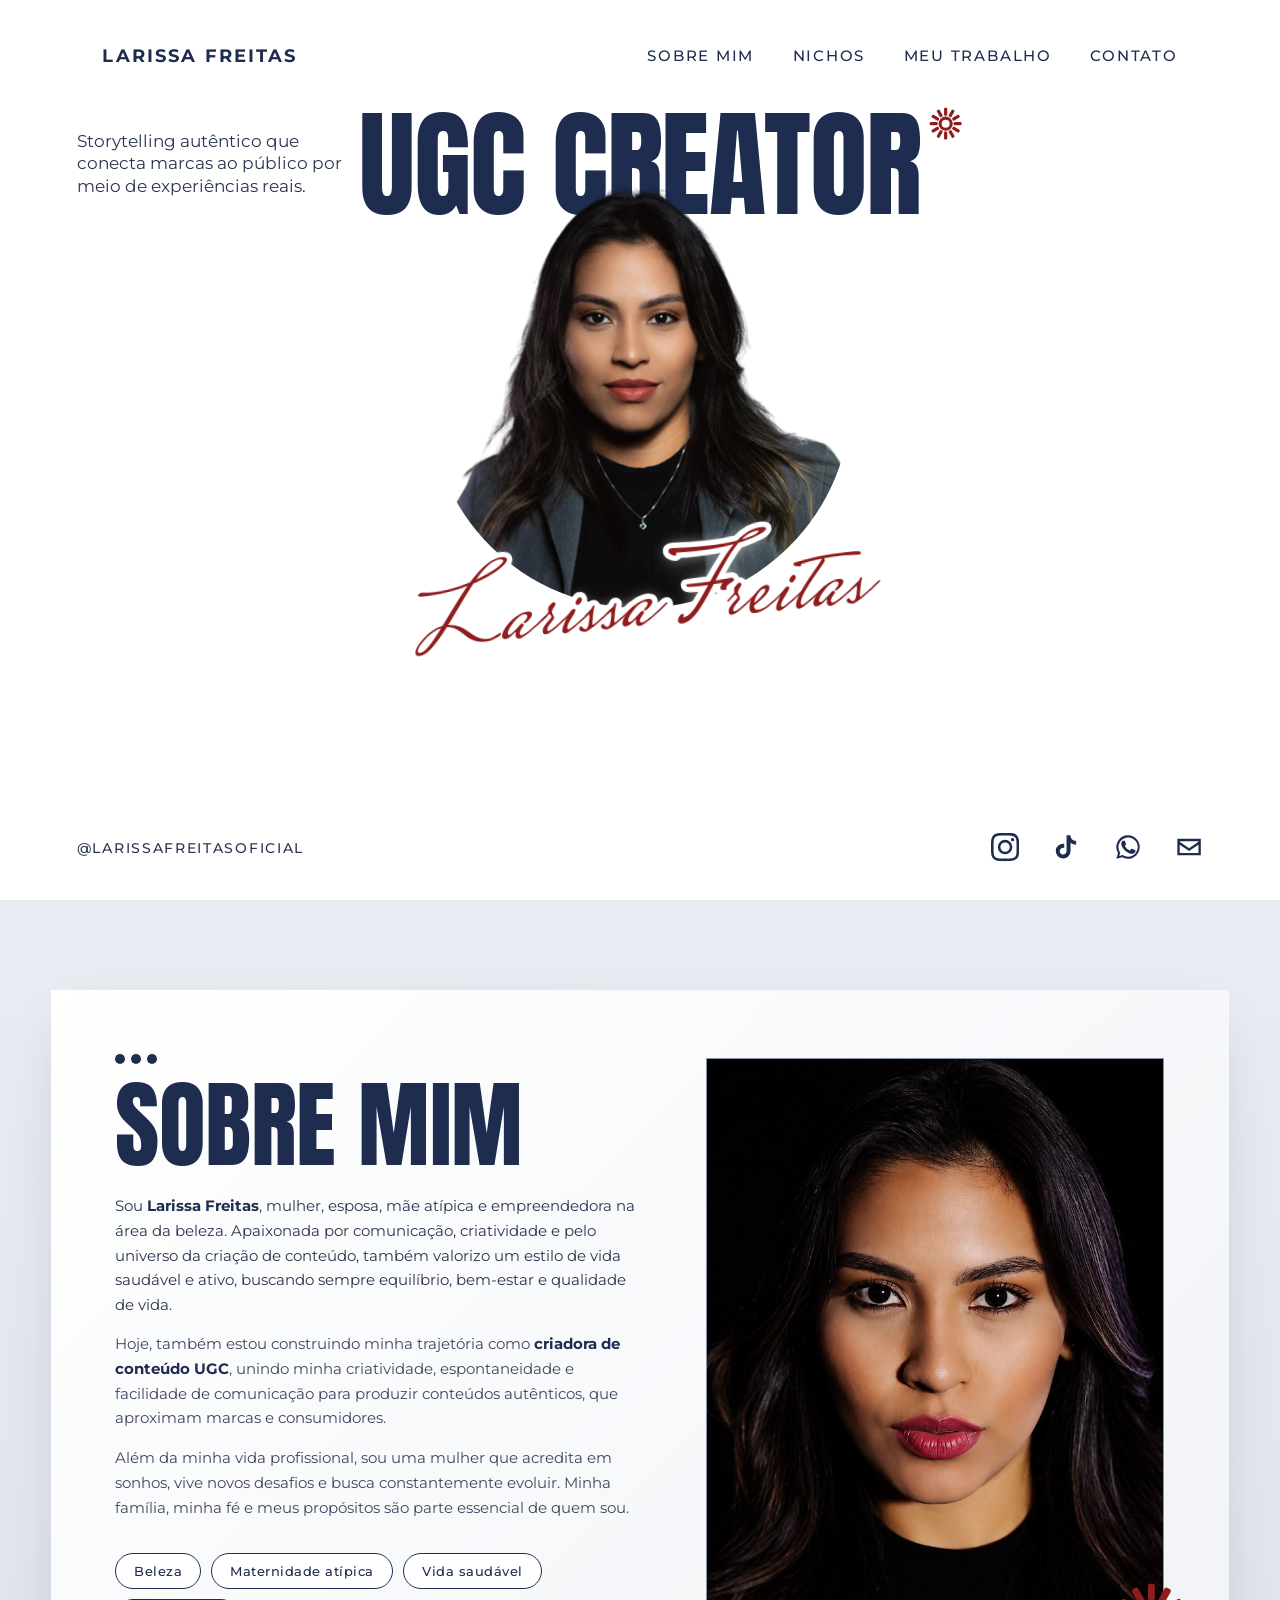
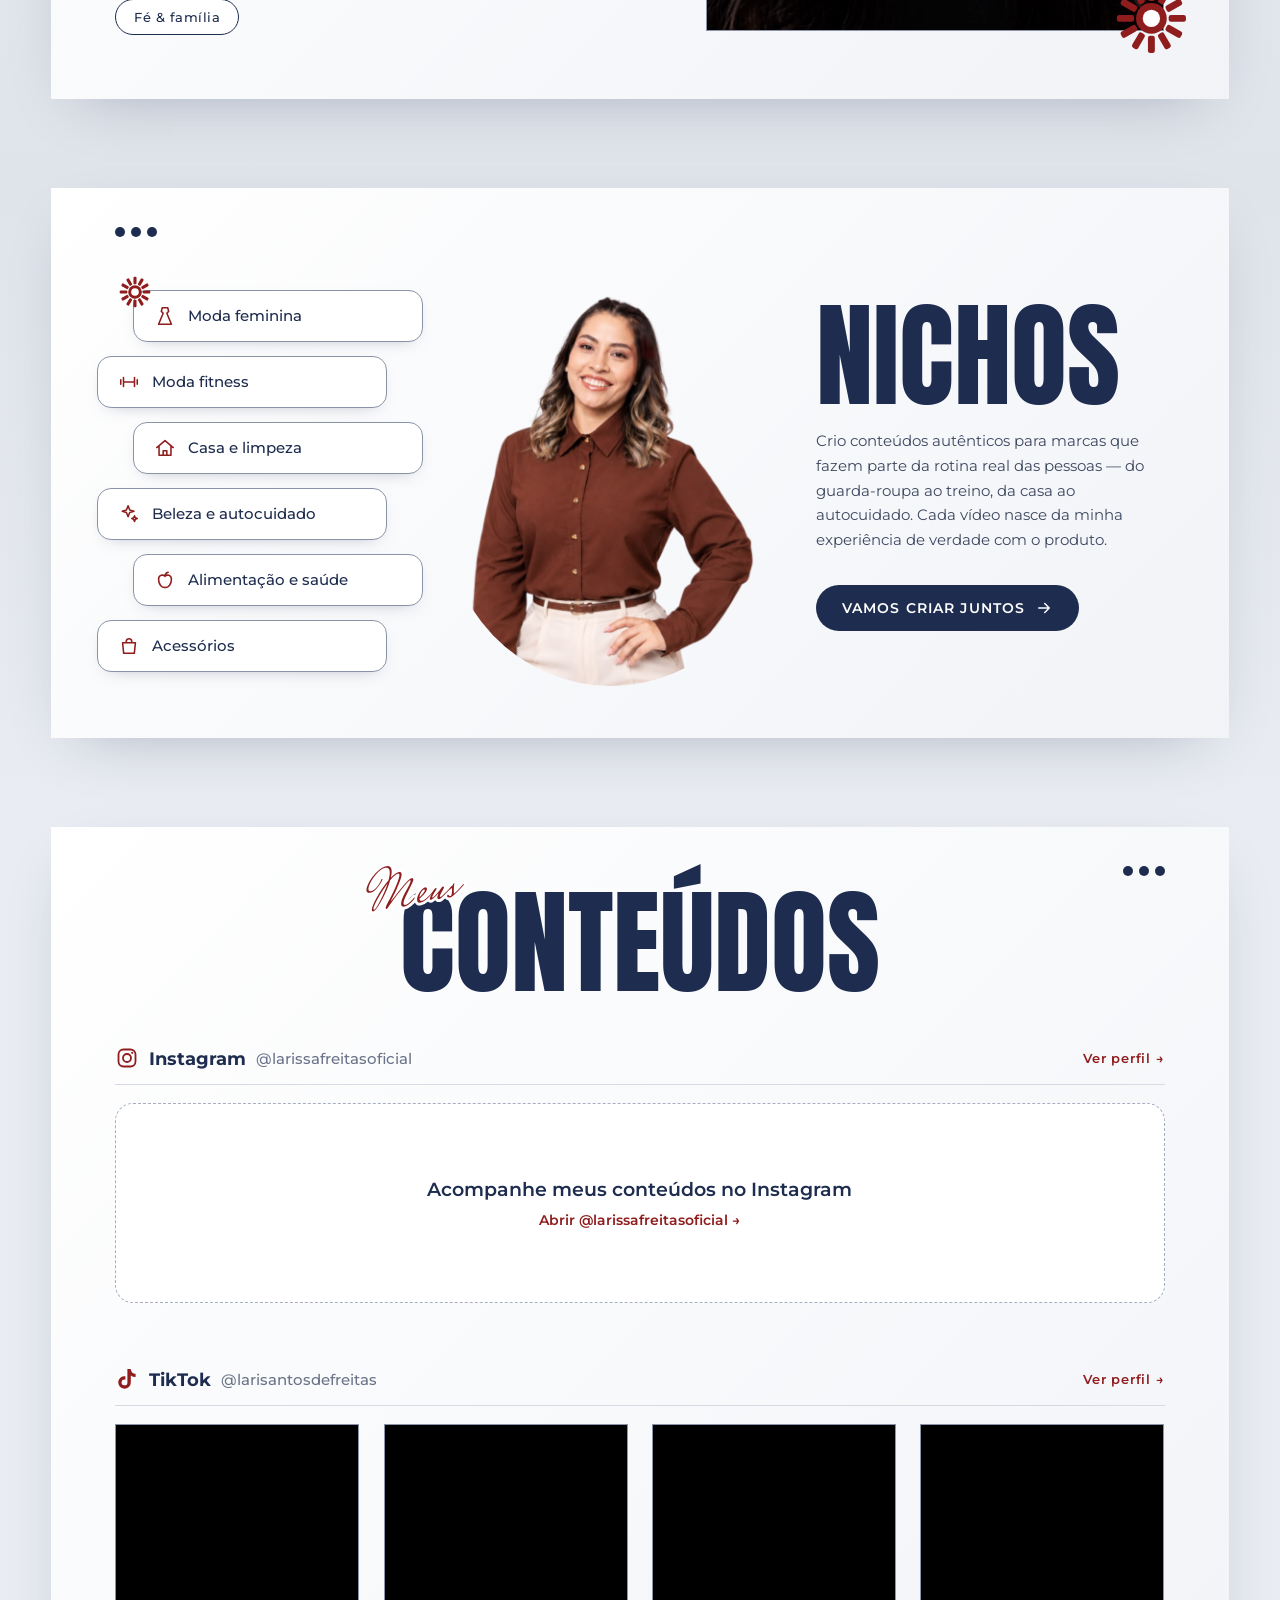
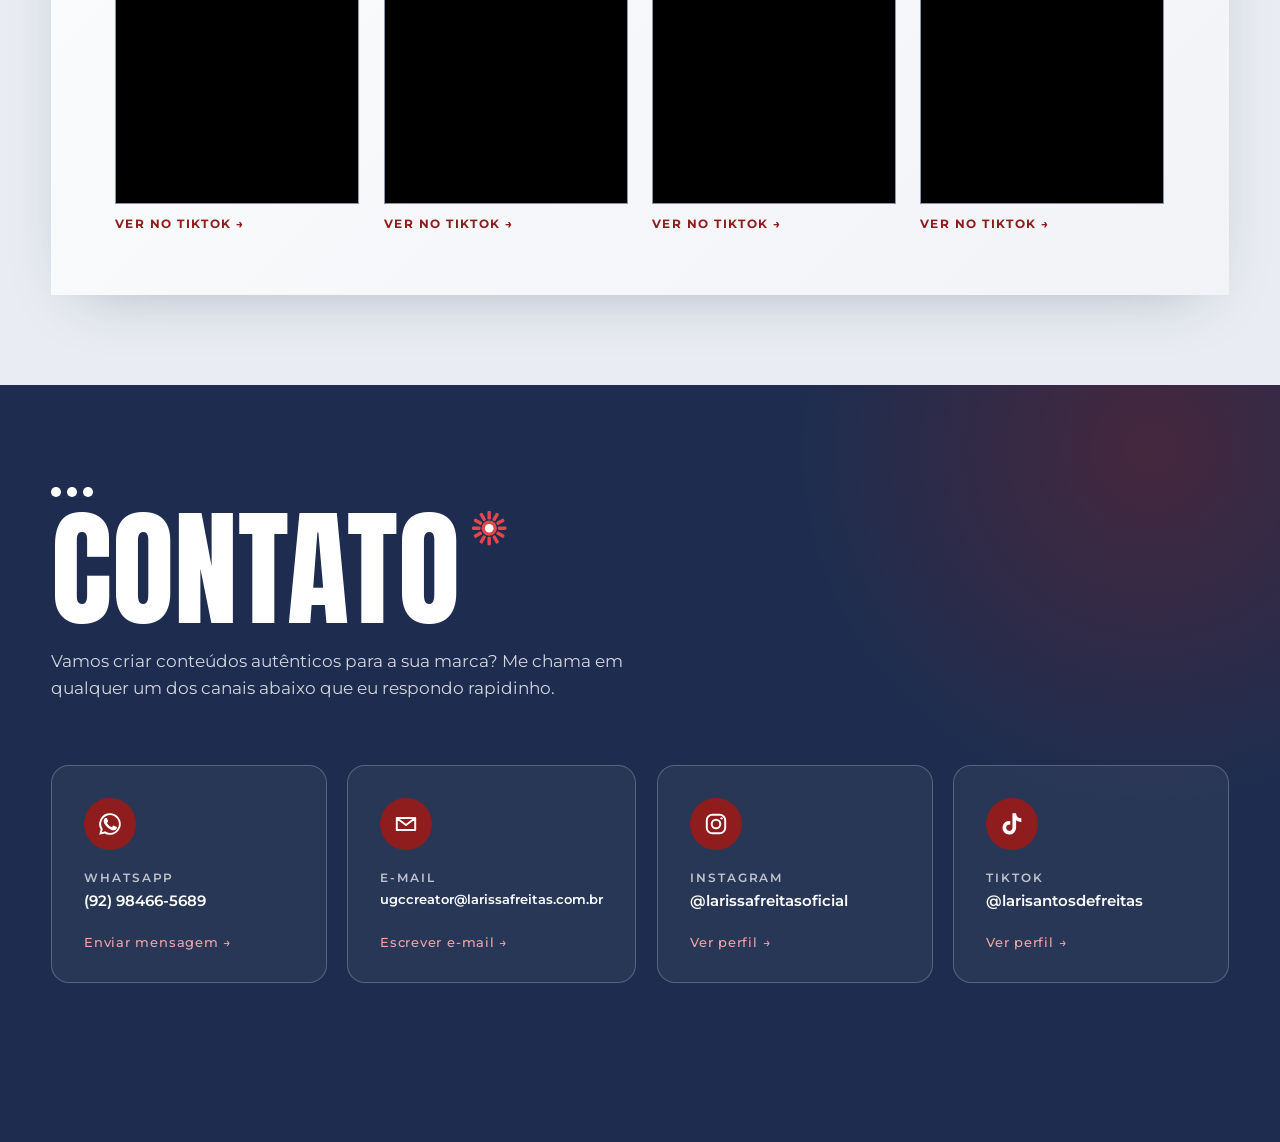
==== commit b0ee5e98: "Adiciona favicon (ícone do sol) Co-Authored-By: Claude Opus 5.5 <noreply@anthropic.com>" ====
--- a/index.html
+++ b/index.html
@@ -5,6 +5,9 @@
   <meta name="viewport" content="width=device-width, initial-scale=1">
   <title>Larissa Freitas | UGC Creator</title>
   <meta name="description" content="Larissa Freitas — UGC Creator. Conteúdo autêntico que conecta marcas ao público por meio de experiências reais.">
+  <link rel="icon" href="assets/img/favicon.svg" type="image/svg+xml">
+  <link rel="icon" href="assets/img/favicon-32.png" sizes="32x32" type="image/png">
+  <link rel="apple-touch-icon" href="assets/img/apple-touch-icon.png">
   <link rel="preconnect" href="https://fonts.googleapis.com">
   <link rel="preconnect" href="https://fonts.gstatic.com" crossorigin>
   <link href="https://fonts.googleapis.com/css2?family=Anton&family=Montserrat:wght@400;500;700&display=swap" rel="stylesheet">
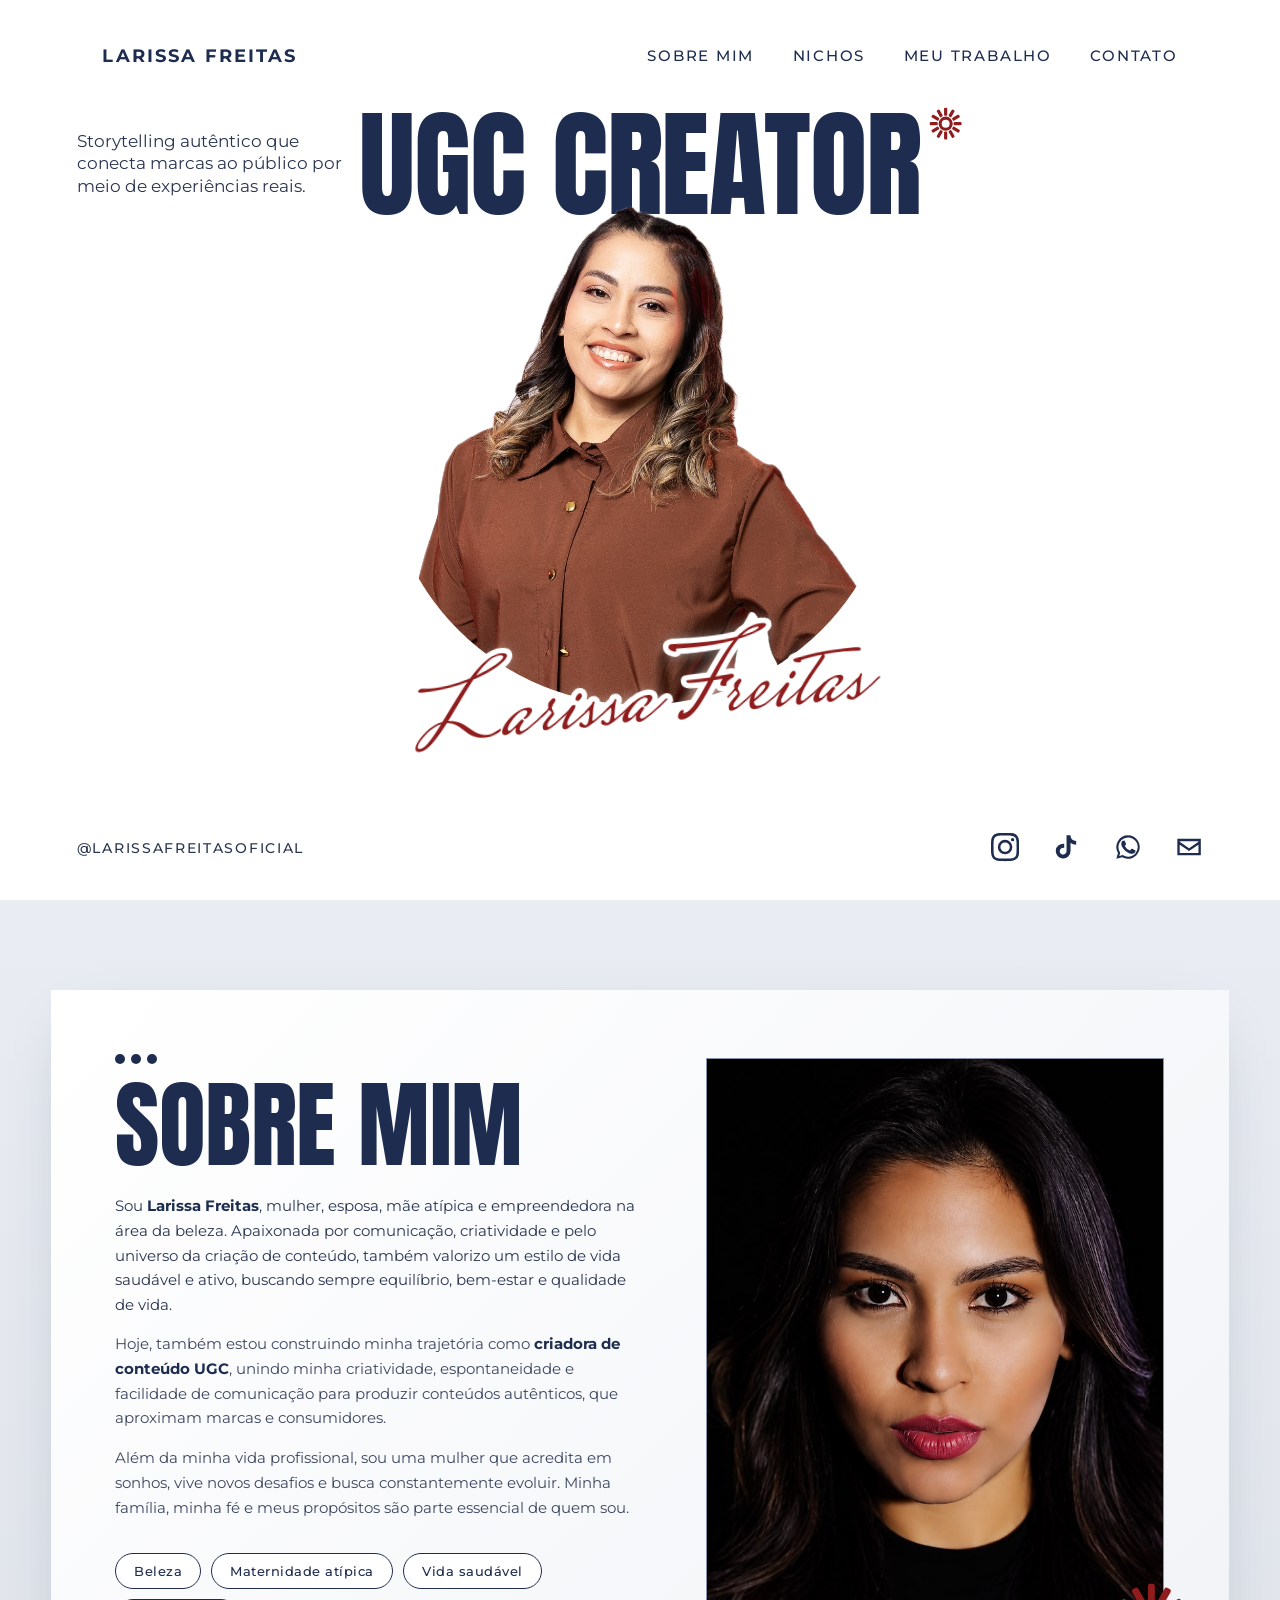
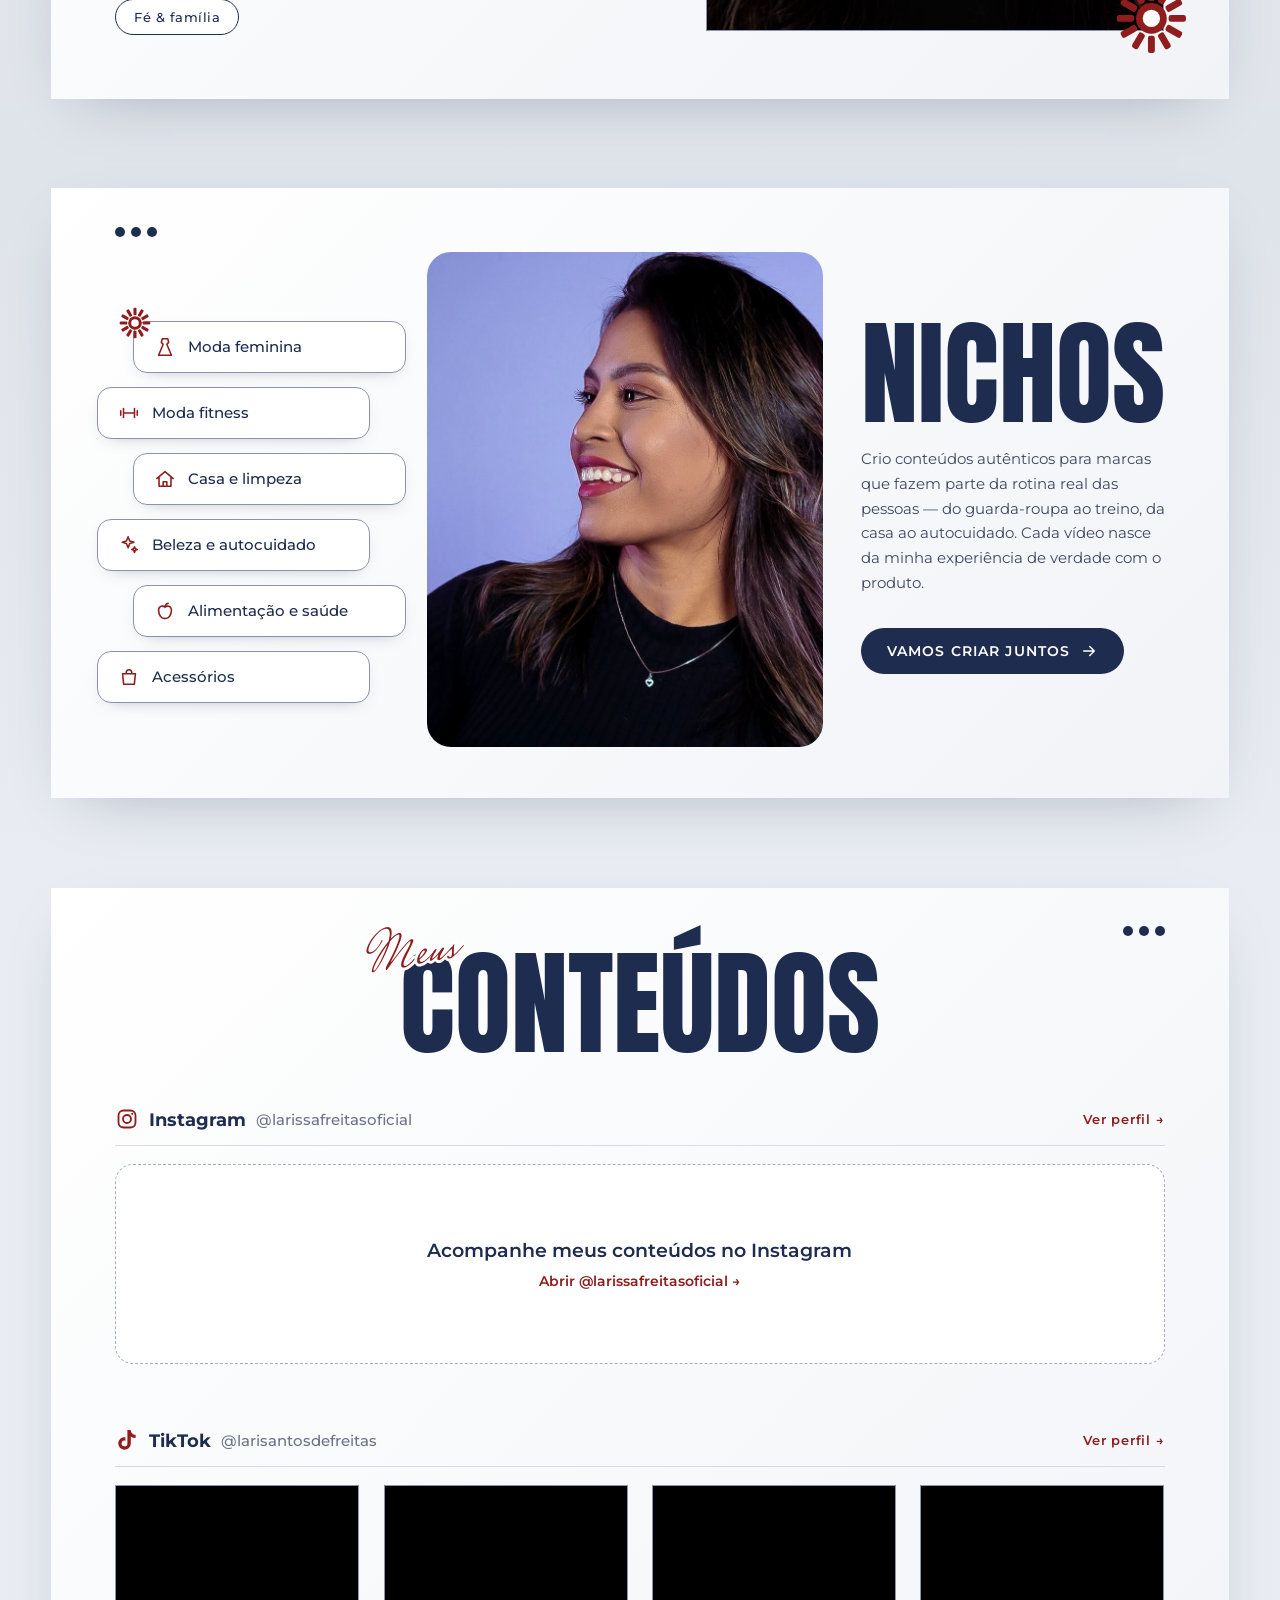
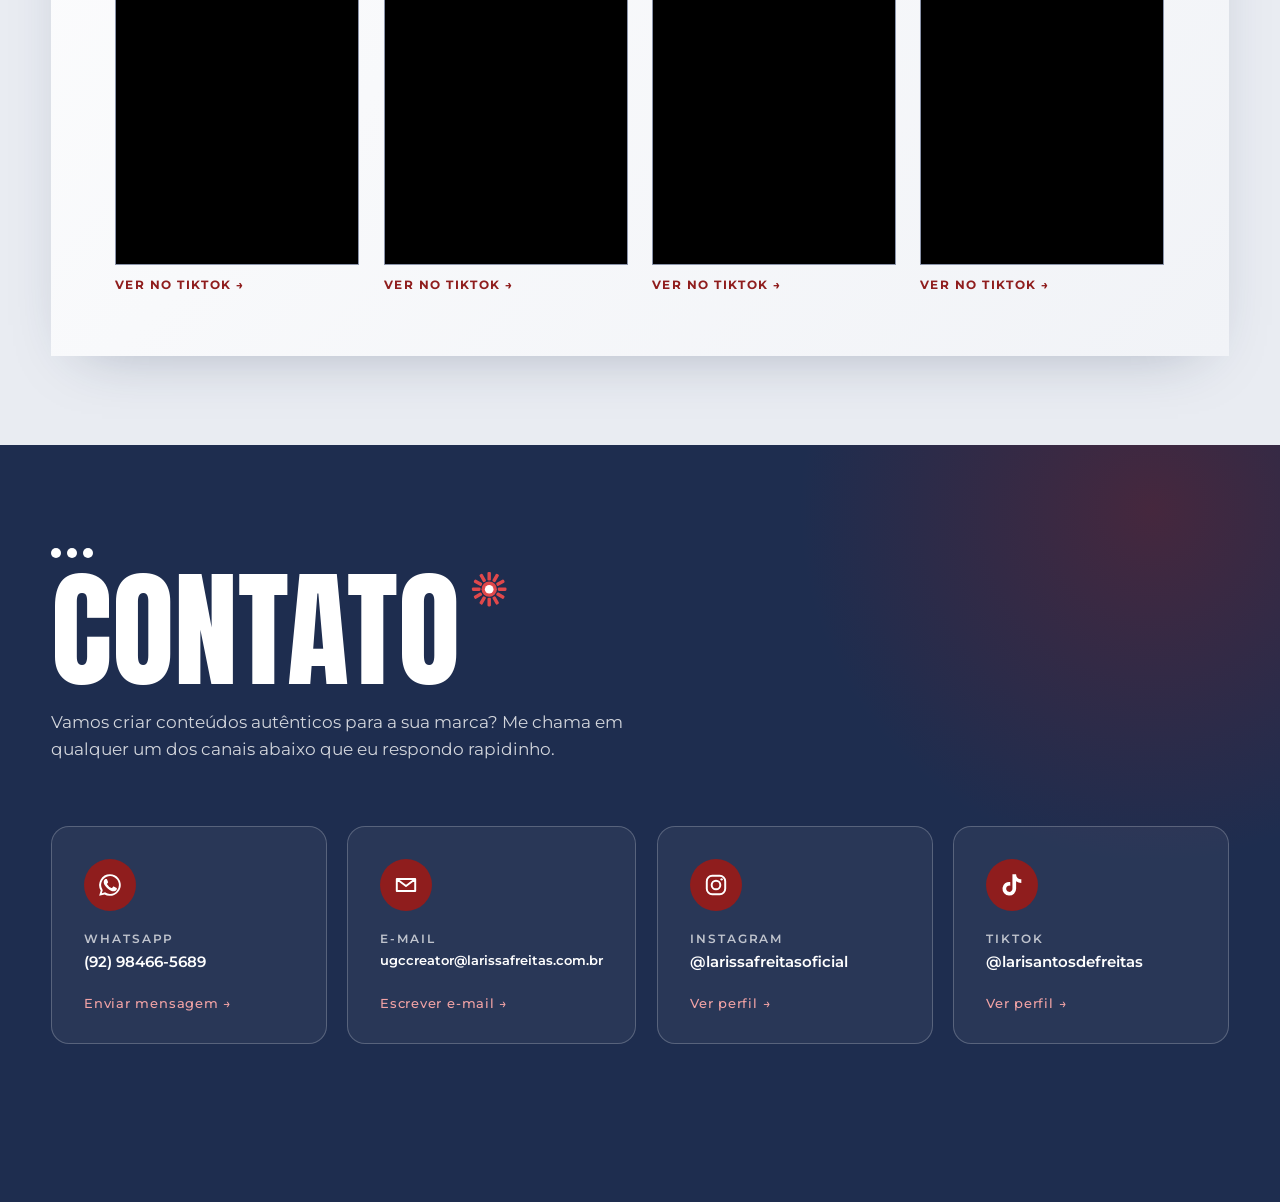
==== commit 10910a72: "Fotos novas, play de vídeos do Instagram e ajustes na página de links - Hero (site e links): nova fo" ====
--- a/index.html
+++ b/index.html
@@ -13,7 +13,7 @@
   <link href="https://fonts.googleapis.com/css2?family=Anton&family=Montserrat:wght@400;500;700&display=swap" rel="stylesheet">
   <!-- fonte cursiva com display=block: não mostra fonte substituta antes de carregar (evita o "pulo") -->
   <link href="https://fonts.googleapis.com/css2?family=Mrs+Saint+Delafield&display=block" rel="stylesheet">
-  <link rel="stylesheet" href="css/styles.css">
+  <link rel="stylesheet" href="css/styles.css?v=7">
 </head>
 <body>
 
@@ -60,7 +60,7 @@
         </h1>
 
         <figure class="hero__photo">
-          <img src="assets/img/larissa.png" alt="Larissa Freitas, UGC Creator">
+          <img src="assets/img/larissa-hero.png" alt="Larissa Freitas, UGC Creator">
         </figure>
 
         <span class="hero__signature" aria-hidden="true">Larissa Freitas</span>
@@ -177,7 +177,7 @@
       </ul>
 
       <figure class="niches__photo">
-        <img src="assets/img/larissa-nichos.png" alt="Larissa Freitas sorrindo, com a mão na cintura" loading="lazy">
+        <img src="assets/img/larissa-nichos3.jpg" alt="Larissa Freitas sorrindo, olhando para o lado" loading="lazy">
       </figure>
 
       <div class="niches__content">
@@ -319,6 +319,6 @@
     </svg>
   </section>
 
-  <script src="js/main.js"></script>
+  <script src="js/main.js?v=2"></script>
 </body>
 </html>
--- a/css/styles.css
+++ b/css/styles.css
@@ -131,7 +131,7 @@
   z-index: 2;
   margin: -0.55em 0 0;
   font-size: clamp(64px, 9.2vw, 150px); /* ties overlap to title size */
-  width: clamp(280px, min(33vw, 58vh), 500px);
+  width: clamp(300px, min(40vw, 62vh), 600px);
   aspect-ratio: 1 / 1.08;
   border-radius: 0 0 50% 50% / 0 0 46% 46%;
   overflow: hidden;
@@ -374,7 +374,7 @@
   background: linear-gradient(135deg, #ffffff 0%, #f1f3f7 100%);
   box-shadow: 0 20px 60px -30px rgba(30, 45, 79, .35);
   display: grid;
-  grid-template-columns: minmax(240px, 1fr) minmax(300px, 1.15fr) 1.2fr;
+  grid-template-columns: minmax(240px, 1fr) minmax(320px, 1.45fr) 1.1fr;
   grid-template-areas: "list photo content";
   align-items: end;
   gap: clamp(16px, 3vw, 48px);
@@ -431,8 +431,8 @@
   margin: 0;
   align-self: center;
   width: 100%;
-  aspect-ratio: 1 / 1.3;
-  border-radius: 0 0 50% 50% / 0 0 40% 40%;
+  aspect-ratio: 4 / 5;
+  border-radius: 24px;
   overflow: hidden;
   margin-bottom: clamp(28px, 4vw, 56px);
 }
@@ -441,9 +441,7 @@
   width: 100%;
   height: 100%;
   object-fit: cover;
-  object-position: center top;
-  transform: scale(1.15) translateY(-7%);
-  transform-origin: center top;
+  object-position: center 20%;
 }
 
 .niches__content {
@@ -500,7 +498,7 @@
     grid-template-areas: "content" "photo" "list";
     padding-bottom: 8px;
   }
-  .niches__photo { max-width: 320px; margin: 0 auto 24px; }
+  .niches__photo { max-width: 420px; margin: 0 auto 24px; }
   .niches__list { padding-top: 8px; }
   .niche:nth-child(n) { margin-left: 0; margin-right: 0; }
 }
@@ -724,6 +722,26 @@
   background: rgba(30,45,79,.75);
   color: #fff; font-size: 12px;
 }
+.post__play {
+  position: absolute; inset: 0;
+  display: grid; place-items: center;
+  width: 100%; height: 100%;
+  padding: 0; border: 0; cursor: pointer;
+  background: linear-gradient(180deg, transparent 55%, rgba(30,45,79,.35));
+}
+.post__play svg {
+  width: 64px; height: 64px; padding: 18px 16px 18px 20px;
+  border-radius: 50%;
+  background: rgba(30,45,79,.82);
+  fill: #fff;
+  box-shadow: 0 8px 24px rgba(0,0,0,.25);
+  transition: transform .25s ease, background .25s ease;
+}
+.post__play:hover svg, .post__play:focus-visible svg { transform: scale(1.08); background: var(--wine); }
+.post--igvideo:hover .post__media img { transform: scale(1.05); }
+.post__media.is-playing { background: #000; }
+.post__media.is-playing video { position: absolute; inset: 0; width: 100%; height: 100%; object-fit: contain; background: #000; display: block; }
+.post--igvideo .post__date:hover { color: var(--wine); }
 .post__date {
   margin-top: 4px;
   font-size: 12px;
